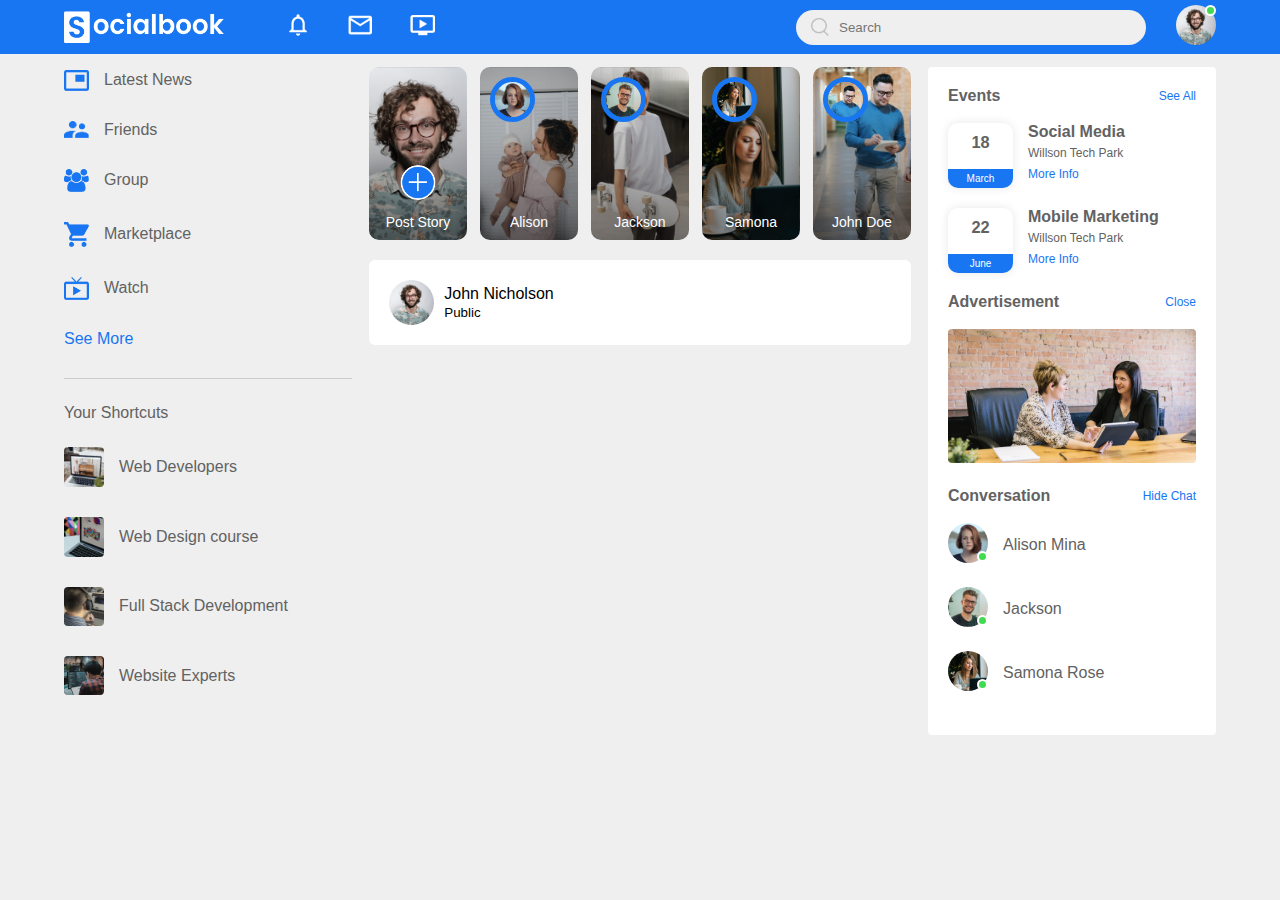
==== index.html @ d860caa8 "add index.html styele.css" ====
<!DOCTYPE html>
<html lang="en">
<head>
    <meta charset="UTF-8">
    <meta http-equiv="X-UA-Compatible" content="IE=edge">
    <meta name="viewport" content="width=device-width, initial-scale=1.0">
    <title>SocialBook - Easy Tutorials YouTube Channel</title>
    <link rel="stylesheet" href="styele.css">
    <link rel="stylesheet" href="https://pro.fontawesome.com/releases/v5.10.0/css/all.css" integrity="sha384-AYmEC3Yw5cVb3ZcuHtOA93w35dYTsvhLPVnYs9eStHfGJvOvKxVfELGroGkvsg+p" crossorigin="anonymous"/>
</head>
<body>
    <nav>
        <div class="nav-left">
            <img src="images/logo.png" class="logo">
            <ul>
                <li><img src="images/notification.png" alt=""></li>
                <li><img src="images/inbox.png" alt=""></li>
                <li><img src="images/video.png" alt=""></li>
            </ul>
        </div>
        <div class="nav-right">
            <div class="search-box">
                <img src="images/search.png">
                <input type="text" placeholder="Search">
            </div>
            <div class="nav-user-icon online">
                <img src="images/profile-pic.png" alt="">
            </div>
        </div>
    </nav>

    <div class="container">
        <!-- left-sidebar -->
        <div class="left-sidebar">
            <div class="imp-links">
                <a href="#"><img src="images/news.png"> Latest News</a>
                <a href="#"><img src="images/friends.png"> Friends</a>
                <a href="#"><img src="images/group.png"> Group</a>
                <a href="#"><img src="images/marketplace.png"> Marketplace</a>
                <a href="#"><img src="images/watch.png"> Watch</a>
                <a href="#">See More</a>
            </div>
            <div class="shortcut-links">
                <p>Your Shortcuts</p>
                <a href="#"><img src="images/shortcut-1.png"> Web Developers</a>
                <a href="#"><img src="images/shortcut-2.png"> Web Design course</a>
                <a href="#"><img src="images/shortcut-3.png"> Full Stack Development</a>
                <a href="#"><img src="images/shortcut-4.png"> Website Experts</a>
            </div>
        </div>
        <!-- main content -->
        <div class="main-content">

            <div class="story-gallery">
                <div class="story story1">
                    <img src="images/upload.png">
                    <p>Post Story</p>
                </div>

                <div class="story story2">
                    <img src="images/member-1.png">
                    <p>Alison</p>
                </div>

                <div class="story story3">
                    <img src="images/member-2.png">
                    <p>Jackson</p>
                </div>

                <div class="story story4">
                    <img src="images/member-3.png">
                    <p>Samona</p>
                </div>

                <div class="story story5">
                    <img src="images/member-4.png">
                    <p>John Doe</p>
                </div>
            </div>

            <div class="write-post-container">
                <div class="user-profile">
                    <img src="images/profile-pic.png">
                    <div>
                        <p>John Nicholson</p>
                        <small>Public</small>
                    </div>
                </div>
            </div>

        </div>
        <!-- right-sidebar -->
        <div class="right-sidebar">
            <div class="sidebar-title">
                <h4>Events</h4>
                <a href="#">See All</a>
            </div>

            <div class="event">
                <div class="left-event">
                    <h3>18</h3>
                    <span>March</span>
                </div>
                <div class="right-event">
                    <h4>Social Media</h4>
                    <p><i class="fas fa-map-marker-alt"></i> Willson Tech Park</p>
                    <a href="#">More Info</a>
                </div>
            </div>

            <div class="event">
                <div class="left-event">
                    <h3>22</h3>
                    <span>June</span>
                </div>
                <div class="right-event">
                    <h4>Mobile Marketing</h4>
                    <p><i class="fas fa-map-marker-alt"></i> Willson Tech Park</p>
                    <a href="#">More Info</a>
                </div>
            </div>

            <div class="sidebar-title">
                <h4>Advertisement</h4>
                <a href="#">Close</a>
            </div>

            <img src="images/advertisement.png" class="sidebar-ads">

            <div class="sidebar-title">
                <h4>Conversation</h4>
                <a href="#">Hide Chat</a>
            </div>

            <div class="online-list">
                <div class="online">
                    <img src="images/member-1.png">
                </div>
                <p>Alison Mina</p>
            </div>

            <div class="online-list">
                <div class="online">
                    <img src="images/member-2.png">
                </div>
                <p>Jackson</p>
            </div>

            <div class="online-list">
                <div class="online">
                    <img src="images/member-3.png">
                </div>
                <p>Samona Rose</p>
            </div>
        </div>
    </div>

</body>
</html>
---- styele.css ----
*{
    margin: 0;
    padding: 0;
    font-family: 'poppins', sans-serif;
    box-sizing: border-box;
}

body{
    background: #efefef;
}

nav{
    display: flex;
    align-items: center;
    justify-content: space-between;
    background: #1876f2;
    padding: 5px 5%;
    position: sticky;
    top: 0;
    z-index: 100;
}

.logo{
    width: 160px;
    margin-right: 45px;
}

.nav-left, .nav-right{
    display: flex;
    align-items: center;
}

.nav-left ul li{
    list-style: none;
    display: inline-block;
}

.nav-left ul li img{
    width: 28px;
    margin: 0 15px;
}

.nav-user-icon img{
    width: 40px;
    border-radius: 50%;
    cursor: pointer;
}

.nav-user-icon{
    margin-left: 30px;
}

.search-box{
    background: #efefef;
    width: 350px;
    border-radius: 20px;
    display: flex;
    align-items: center;
    padding: 0 15px;
}

.search-box img{
    width: 18px;
}

.search-box input{
    width: 100%;
    background: transparent;
    padding: 10px;
    outline: none;
    border: 0;
}

.online{
    position: relative;
}

.online::after{
    content: '';
    width: 7px;
    height: 7px;
    border: 2px solid #fff;
    border-radius: 50%;
    background: #41db51;
    position: absolute;
    top: 0;
    right: 0;
}

.container{
    display: flex;
    justify-content: space-between;
    padding: 13px 5%;
}

.left-sidebar{
    flex-basis: 25%;
    position: sticky;
    top: 70px;
    align-self: flex-start;
}

.right-sidebar{
    flex-basis: 25%;
    position: sticky;
    top: 70px;
    align-self: flex-start;
    background: #fff;
    padding: 20px;
    border-radius: 4px;
    color: #626262;
}

.main-content{
    flex-basis: 47%;
}

.imp-links a, .shortcut-links a{
    text-decoration: none;
    display: flex;
    align-items: center;
    margin-bottom: 30px;
    color: #626262;
    width: fit-content;
}

.imp-links a img{
    width: 25px;
    margin-right: 15px;
}

.imp-links a:last-child{
    color: #1876f2;
}

.imp-links{
    border-bottom: 1px solid #ccc;
}

.shortcut-links a img{
    width: 40px;
    border-radius: 4px;
    margin-right: 15px;
}

.shortcut-links p{
    margin: 25px 0;
    color: #626262;
    font-weight: 500;
}

.sidebar-title{
    display: flex;
    align-items: center;
    justify-content: space-between;
    margin-bottom: 18px;
}

.right-sidebar h4{
    font-weight: 600;
    font-size: 16px;
}

.sidebar-title a{
    text-decoration: none;
    color: #1876f2;
    font-size: 12px;
}

.event{
    display: flex;
    font-size: 14px;
    margin-bottom: 20px;
}

.left-event{
    border-radius: 10px;
    height: 65px;
    width: 65px;
    margin-right: 15px;
    padding-top: 10px;
    text-align: center;
    position: relative;
    overflow: hidden;
    box-shadow: 0 0 10px rgba(0, 0, 0, 0.1);
}

.event p{
    font-size: 12px;
}

.event a{
    font-size: 12px;
    text-decoration: none;
    color: #1876f2;
}

.left-event span{
    position: absolute;
    bottom: 0;
    left: 0;
    width: 100%;
    background: #1876f2;
    color: #fff;
    font-size: 10px;
    padding: 4px 0;
}

.right-event h4{
    padding-bottom: 5px;
}

.right-event p{
    padding-bottom: 5px;
}

.sidebar-ads{
    width: 100%;
    margin-bottom: 20px;
    border-radius: 4px;
}

.online-list{
    display: flex;
    align-items: center;
    margin-bottom: 20px;
}

.online-list .online img{
    width: 40px;
    border-radius: 50%;
}

.online-list .online{
    width: 40px;
    border-radius: 50%;
    margin-right: 15px;
}

.online-list .online::after{
    top: unset;
    bottom: 5px;
}

.story-gallery{
    display: flex;
    justify-content: space-between;
    margin-bottom: 20px;
}

.story{
    flex-basis: 18%;
    padding-top: 32%;
    position: relative;
    background-position: center;
    background-size: cover;
    border-radius: 10px;
}

.story img{
    position: absolute;
    width: 45px;
    border-radius: 50%;
    top: 10px;
    left: 10px;
    border: 5px solid #1876f2;
}

.story p{
    position: absolute;
    bottom: 10px;
    width: 100%;
    text-align: center;
    color: #fff;
    font-size: 14px;
}

.story1{
    background-image: linear-gradient(transparent, rgba(0,0,0,0.5)),url(images/status-1.png);
}
.story2{
    background-image: linear-gradient(transparent, rgba(0,0,0,0.5)),url(images/status-2.png);
}
.story3{
    background-image: linear-gradient(transparent, rgba(0,0,0,0.5)),url(images/status-3.png);
}
.story4{
    background-image: linear-gradient(transparent, rgba(0,0,0,0.5)),url(images/status-4.png);
}
.story5{
    background-image: linear-gradient(transparent, rgba(0,0,0,0.5)),url(images/status-5.png);
}

.story.story1 img{
    top: unset;
    left: 50%;
    bottom: 40px;
    transform: translateX(-50%);
    border: 0;
    width: 35px;
}

.write-post-container{
    width: 100%;
    background: #fff;
    border-radius: 6px;
    padding: 20px;
    columns: #626262;
}

.user-profile{
    display: flex;
    align-items: center;
}

.user-profile img{
    width: 45px;
    border-radius: 50%;
    margin-right: 10px;
}
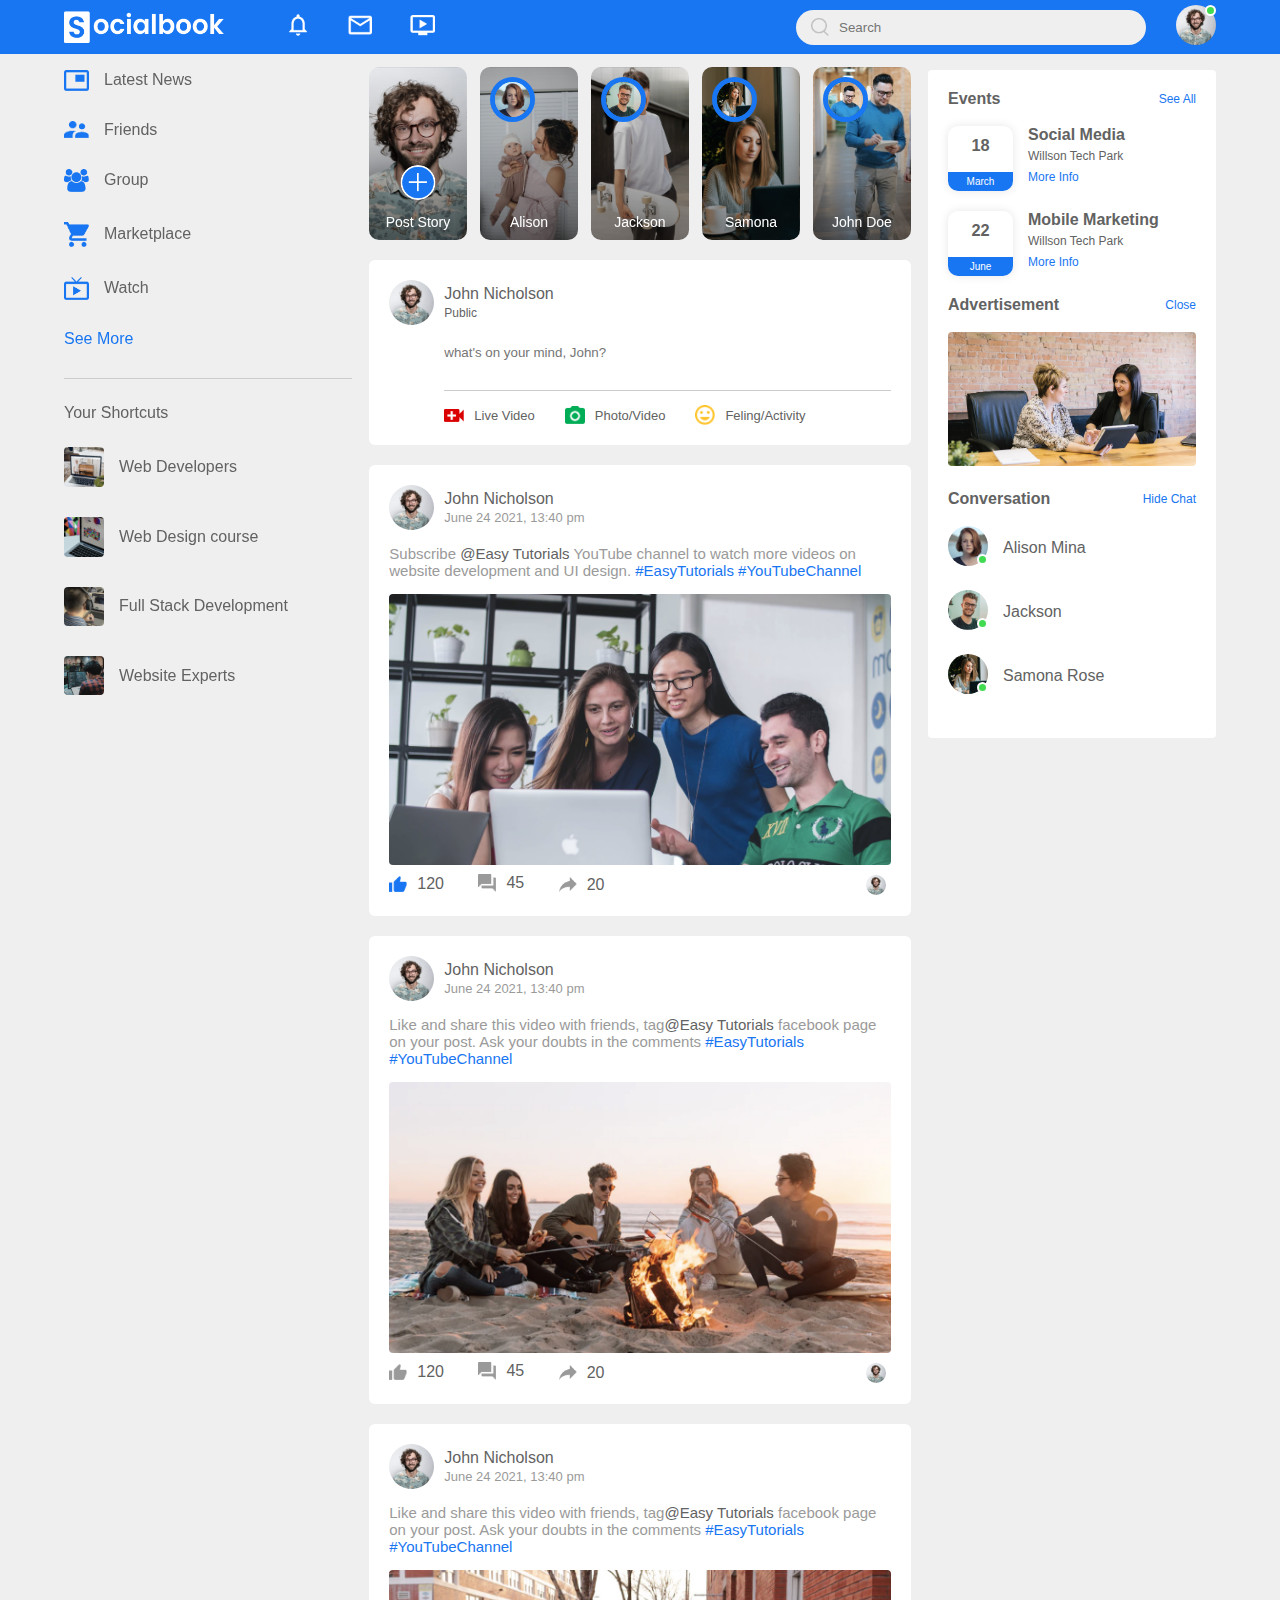
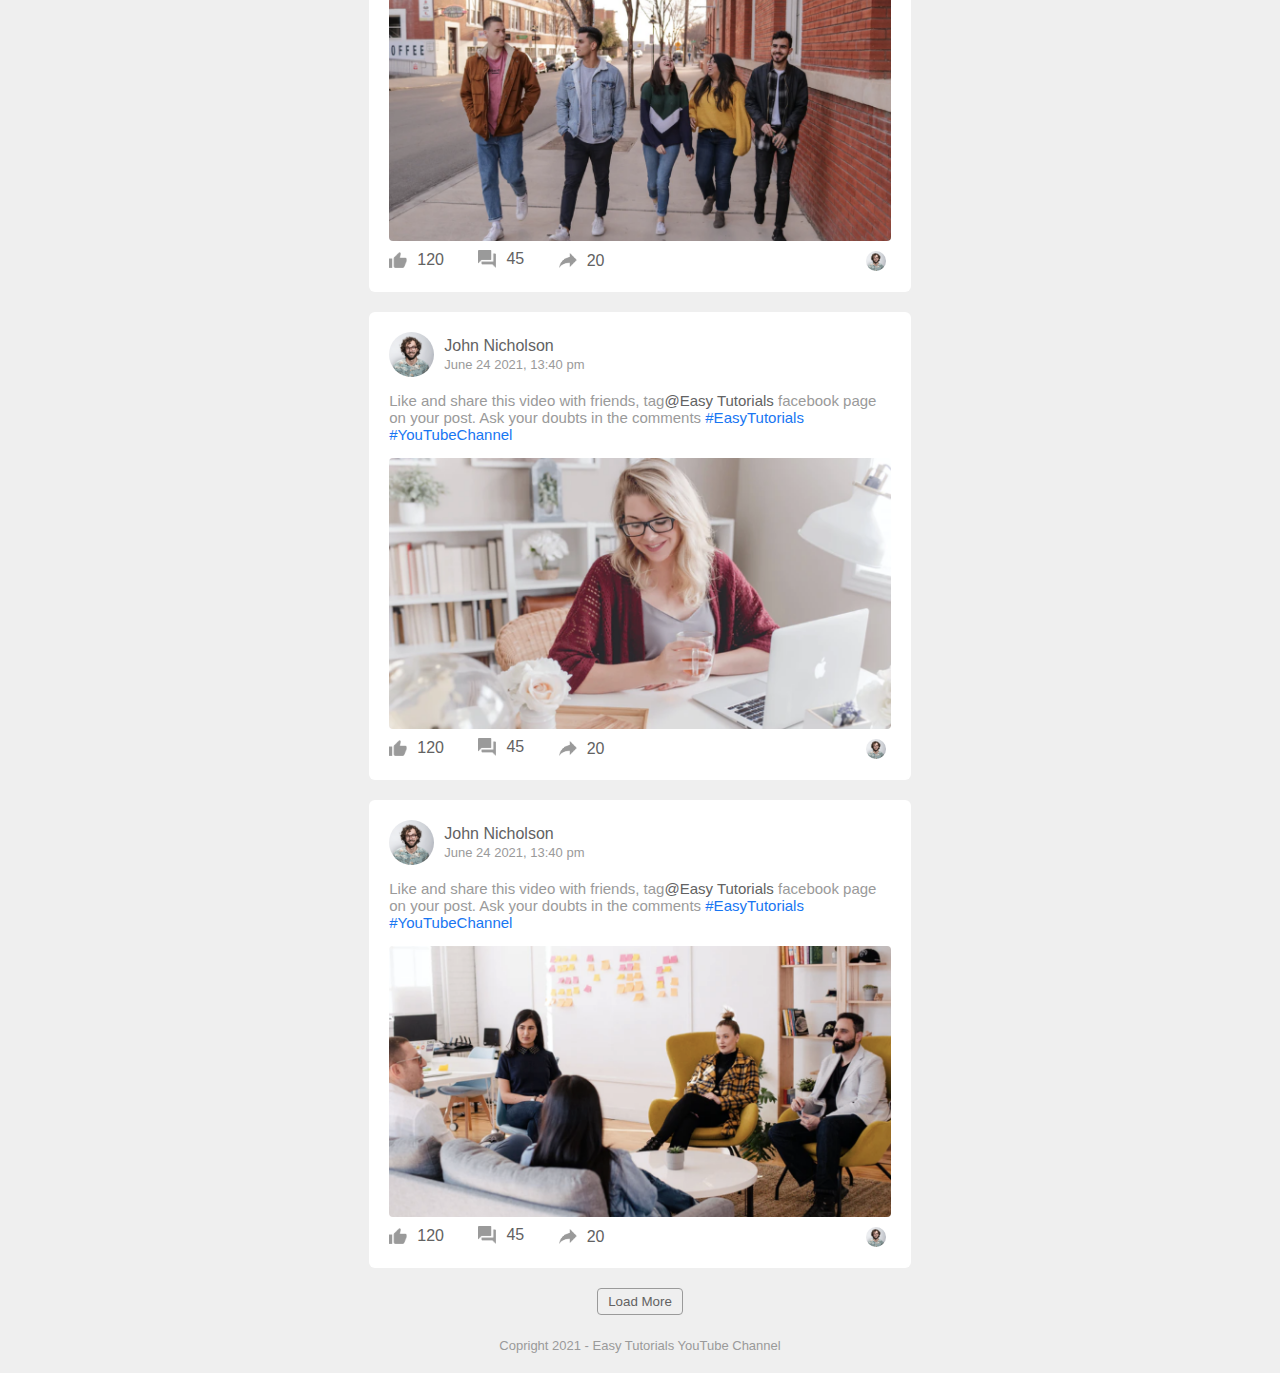
==== commit 9e230b48: "add styele and index and javascript" ====
--- a/index.html
+++ b/index.html
@@ -23,10 +23,60 @@
                 <img src="images/search.png">
                 <input type="text" placeholder="Search">
             </div>
-            <div class="nav-user-icon online">
+            <div class="nav-user-icon online" onclick="settingsMenuToggle()">
                 <img src="images/profile-pic.png" alt="">
             </div>
         </div>
+        <!-- settings-menu -->
+        <div class="settings-menu">
+
+            <div id="dark-btn">
+                <span></span>
+            </div>
+
+            <div class="settings-menu-inner">
+                <div class="user-profile">
+                    <img src="images/profile-pic.png">
+                    <div>
+                        <p>John Nicholson</p>
+                        <a href="#">See your profile</a>
+                    </div>
+                </div>
+                <hr>
+                <div class="user-profile">
+                    <img src="images/feedback.png">
+                    <div>
+                        <p>Give Feedback</p>
+                        <a href="#">Help us to improve new design</a>
+                    </div>
+                </div>
+                <hr>
+
+                <div class="setting-links">
+                    <img src="images/setting.png" class="settings-icon">
+                    <a href="#">Settings & Privacy <img src="images/arrow.png" width="10px"></a>
+                </div>
+
+                <div class="setting-links">
+                    <img src="images/help.png" class="settings-icon">
+                    <a href="#">Help & Support <img src="images/arrow.png" width="10px"></a>
+                </div>
+
+                <div class="setting-links">
+                    <img src="images/display.png" class="settings-icon">
+                    <a href="#">Display & Accessibility <img src="images/arrow.png" width="10px"></a>
+                </div>
+
+                <div class="setting-links">
+                    <img src="images/logout.png" class="settings-icon">
+                    <a href="#">Logout <img src="images/arrow.png" width="10px"></a>
+                </div>
+
+
+
+            </div>
+        </div>
+
     </nav>
 
     <div class="container">
@@ -83,10 +133,152 @@
                     <img src="images/profile-pic.png">
                     <div>
                         <p>John Nicholson</p>
-                        <small>Public</small>
-                    </div>
-                </div>
-            </div>
+                        <small>Public <i class="fas fa-caret-down"></i></small>
+                    </div>
+                </div>
+
+                <div class="post-input-container">
+                    <textarea rows="3" placeholder="what's on your mind, John?"></textarea>
+                    <div class="add-post-links">
+                        <a href="#"><img src="images/live-video.png"> Live Video</a>
+                        <a href="#"><img src="images/photo.png"> Photo/Video</a>
+                        <a href="#"><img src="images/feeling.png"> Feling/Activity</a>
+                    </div>
+                </div>
+
+            </div> 
+
+            <div class="post-container">
+                <div class="post-row">
+                    <div class="user-profile">
+                        <img src="images/profile-pic.png">
+                        <div>
+                            <p>John Nicholson</p>
+                            <span>June 24 2021, 13:40 pm</span>
+                        </div>
+                    </div>
+                    <a href="#"><i class="fas fa-ellipsis-v"></i></a>
+                </div>
+
+                <p class="post-text">Subscribe <span>@Easy Tutorials</span> YouTube channel to watch more videos on website development and UI design. <a href="#">#EasyTutorials</a> <a href="#">#YouTubeChannel</a></p>
+                <img src="images/feed-image-1.png" class="post-img">
+                <div class="post-row">
+                    <div class="activiti-icons">
+                        <div><img src="images/like-blue.png"> 120</div>
+                        <div><img src="images/comments.png"> 45</div>
+                        <div><img src="images/share.png"> 20</div>
+                    </div>
+                    <div class="post-profile-icon">
+                        <img src="images/profile-pic.png"><i class="fas fa-caret-down"></i>
+                    </div>
+                </div>
+            </div>
+
+            <div class="post-container">
+                <div class="post-row">
+                    <div class="user-profile">
+                        <img src="images/profile-pic.png">
+                        <div>
+                            <p>John Nicholson</p>
+                            <span>June 24 2021, 13:40 pm</span>
+                        </div>
+                    </div>
+                    <a href="#"><i class="fas fa-ellipsis-v"></i></a>
+                </div>
+
+                <p class="post-text">Like and share this video with friends, tag<span>@Easy Tutorials</span> facebook page on your post. Ask your doubts in the comments <a href="#">#EasyTutorials</a> <a href="#">#YouTubeChannel</a></p>
+                <img src="images/feed-image-2.png" class="post-img">
+                <div class="post-row">
+                    <div class="activiti-icons">
+                        <div><img src="images/like.png"> 120</div>
+                        <div><img src="images/comments.png"> 45</div>
+                        <div><img src="images/share.png"> 20</div>
+                    </div>
+                    <div class="post-profile-icon">
+                        <img src="images/profile-pic.png"><i class="fas fa-caret-down"></i>
+                    </div>
+                </div>
+            </div>
+
+            <div class="post-container">
+                <div class="post-row">
+                    <div class="user-profile">
+                        <img src="images/profile-pic.png">
+                        <div>
+                            <p>John Nicholson</p>
+                            <span>June 24 2021, 13:40 pm</span>
+                        </div>
+                    </div>
+                    <a href="#"><i class="fas fa-ellipsis-v"></i></a>
+                </div>
+
+                <p class="post-text">Like and share this video with friends, tag<span>@Easy Tutorials</span> facebook page on your post. Ask your doubts in the comments <a href="#">#EasyTutorials</a> <a href="#">#YouTubeChannel</a></p>
+                <img src="images/feed-image-3.png" class="post-img">
+                <div class="post-row">
+                    <div class="activiti-icons">
+                        <div><img src="images/like.png"> 120</div>
+                        <div><img src="images/comments.png"> 45</div>
+                        <div><img src="images/share.png"> 20</div>
+                    </div>
+                    <div class="post-profile-icon">
+                        <img src="images/profile-pic.png"><i class="fas fa-caret-down"></i>
+                    </div>
+                </div>
+            </div>
+
+            <div class="post-container">
+                <div class="post-row">
+                    <div class="user-profile">
+                        <img src="images/profile-pic.png">
+                        <div>
+                            <p>John Nicholson</p>
+                            <span>June 24 2021, 13:40 pm</span>
+                        </div>
+                    </div>
+                    <a href="#"><i class="fas fa-ellipsis-v"></i></a>
+                </div>
+
+                <p class="post-text">Like and share this video with friends, tag<span>@Easy Tutorials</span> facebook page on your post. Ask your doubts in the comments <a href="#">#EasyTutorials</a> <a href="#">#YouTubeChannel</a></p>
+                <img src="images/feed-image-4.png" class="post-img">
+                <div class="post-row">
+                    <div class="activiti-icons">
+                        <div><img src="images/like.png"> 120</div>
+                        <div><img src="images/comments.png"> 45</div>
+                        <div><img src="images/share.png"> 20</div>
+                    </div>
+                    <div class="post-profile-icon">
+                        <img src="images/profile-pic.png"><i class="fas fa-caret-down"></i>
+                    </div>
+                </div>
+            </div>
+
+            <div class="post-container">
+                <div class="post-row">
+                    <div class="user-profile">
+                        <img src="images/profile-pic.png">
+                        <div>
+                            <p>John Nicholson</p>
+                            <span>June 24 2021, 13:40 pm</span>
+                        </div>
+                    </div>
+                    <a href="#"><i class="fas fa-ellipsis-v"></i></a>
+                </div>
+
+                <p class="post-text">Like and share this video with friends, tag<span>@Easy Tutorials</span> facebook page on your post. Ask your doubts in the comments <a href="#">#EasyTutorials</a> <a href="#">#YouTubeChannel</a></p>
+                <img src="images/feed-image-5.png" class="post-img">
+                <div class="post-row">
+                    <div class="activiti-icons">
+                        <div><img src="images/like.png"> 120</div>
+                        <div><img src="images/comments.png"> 45</div>
+                        <div><img src="images/share.png"> 20</div>
+                    </div>
+                    <div class="post-profile-icon">
+                        <img src="images/profile-pic.png"><i class="fas fa-caret-down"></i>
+                    </div>
+                </div>
+            </div>
+
+            <button type="button" class="load-more-btn">Load More</button>
 
         </div>
         <!-- right-sidebar -->
@@ -155,5 +347,9 @@
         </div>
     </div>
 
+    <div class="footer">
+        <p>Copright 2021 - Easy Tutorials YouTube Channel</p>
+    </div>
+<script src="script.js"></script>
 </body>
 </html>--- a/styele.css
+++ b/styele.css
@@ -5,8 +5,21 @@
     box-sizing: border-box;
 }
 
+:root{
+    --body-color: #efefef;
+    --nav-color: #1876f2;
+    --bg-color: #fff;
+}
+
+.dark-theme{
+    --body-color: #0a0a0a;
+    --nav-color: #000;
+    --bg-color: #000;
+}
+
 body{
-    background: #efefef;
+    background: var(--body-color);
+    transition: background 0.3s;
 }
 
 nav{
@@ -105,7 +118,7 @@
     position: sticky;
     top: 70px;
     align-self: flex-start;
-    background: #fff;
+    background: var(--bg-color);
     padding: 20px;
     border-radius: 4px;
     color: #626262;
@@ -201,7 +214,7 @@
     left: 0;
     width: 100%;
     background: #1876f2;
-    color: #fff;
+    color: var(--bg-color);
     font-size: 10px;
     padding: 4px 0;
 }
@@ -271,7 +284,7 @@
     bottom: 10px;
     width: 100%;
     text-align: center;
-    color: #fff;
+    color: var(--bg-color);
     font-size: 14px;
 }
 
@@ -302,10 +315,10 @@
 
 .write-post-container{
     width: 100%;
-    background: #fff;
+    background: var(--bg-color);
     border-radius: 6px;
     padding: 20px;
-    columns: #626262;
+    color: #626262;
 }
 
 .user-profile{
@@ -318,3 +331,220 @@
     border-radius: 50%;
     margin-right: 10px;
 }
+
+.user-profile p{
+    margin-bottom: -5px;
+    font-weight: 500;
+    color: #626262;
+}
+
+.user-profile small{
+    font-size: 12px;
+
+}
+
+.user-profile p{
+    padding-bottom: 5px;
+}
+
+.post-input-container{
+    padding-left: 55px;
+    padding-top: 20px;
+}
+
+.post-input-container textarea{
+    width: 100%;
+    border: 0;
+    outline: 0;
+    border-bottom: 1px solid #ccc;
+    background: transparent;
+    resize: none;
+}
+
+.add-post-links{
+    display: flex;
+    margin-top: 10px;
+}
+
+.add-post-links a{
+    text-decoration: none;
+    display: flex;
+    align-items: center;
+    color: #626262;
+    margin-right: 30px;
+    font-size: 13px;
+}
+
+.add-post-links a img{
+    width: 20px;
+    margin-right: 10px;
+
+}
+
+.post-container{
+    width: 100%;
+    background: var(--bg-color);
+    border-radius: 6px;
+    padding: 20px;
+    color: #626262;
+    margin: 20px 0;
+}
+
+.user-profile span{
+    font-size: 13px;
+    color: #9a9a9a;
+}
+
+.post-text{
+    color: #9a9a9a;
+    margin: 15px 0;
+    font-size: 15px;
+}
+
+.post-text span{
+    color: #626262;
+    font-weight: 500;
+}
+
+.post-text a{
+    color: #1876f2;
+    text-decoration: none;
+}
+
+.post-img{
+    width: 100%;
+    border-radius: 4px;
+    margin-bottom: 5px;
+}
+
+.post-row{
+    display: flex;
+    align-items: center;
+    justify-content: space-between;
+}
+
+.activiti-icons div img{
+    width: 18px;
+    margin-right: 10px;
+}
+
+.activiti-icons div{
+    display: inline-flex;
+    align-items: center;
+    margin-right: 30px;
+}
+
+.post-profile-icon{
+    display: flex;
+    align-items: center;
+}
+
+.post-profile-icon img{
+    width: 20px;
+    border-radius: 50%;
+    margin-right: 5px;
+}
+
+.post-row a{
+    color: #9a9a9a;
+}
+
+.load-more-btn{
+    display: flex;
+    margin: auto;
+    cursor: pointer;
+    padding: 5px 10px;
+    border: 1px solid #9a9a9a;
+    color: #626262;
+    background: transparent;
+    border-radius: 4px;
+}
+
+.footer{
+    text-align: center;
+    color: #9a9a9a;
+    padding: 10px 0 20px;
+    font-size: 13px;
+}
+
+.settings-menu{
+    position: absolute;
+    width: 90%;
+    max-width: 350px;
+    background: var(--bg-color);
+    box-shadow: 0 0 10px rgba(0, 0, 0, 0.4);
+    border-radius: 4px;
+    overflow: hidden;
+    top: 108%;
+    right: 5%;
+    max-height: 0;
+    transition: max-height 0.3s;
+}
+
+.settings-menu-height{
+    max-height: 450px;
+}
+
+.user-profile a{
+    font-size: 12px;
+    color: #1876f2;
+    text-decoration: none;
+}
+
+.settings-menu-inner{
+    padding: 20px;
+}
+
+.settings-menu hr{
+    border: 0;
+    height: 1px;
+    background: #9a9a9a;
+    margin: 15px 0;
+}
+
+.setting-links{
+    display: flex;
+    align-items: center;
+    margin: 15px 0;
+}
+
+.setting-links .settings-icon{
+    width: 38px;
+    margin-right: 10px;
+    border-radius: 50%;
+}
+
+.setting-links a{
+    display: flex;
+    flex: 1;
+    align-items: center;
+    justify-content: space-between;
+    text-decoration: none;
+    color: #626262;
+}
+
+#dark-btn{
+    position: absolute;
+    top: 20px;
+    right: 20px;
+    background: #ccc;
+    width: 45px;
+    border-radius: 15px;
+    padding: 2px 3px;
+    cursor: pointer;
+    display: flex;
+    transition: padding-left 0.5s, background 0.5s;
+}
+
+#dark-btn span{
+    width: 18px;
+    height: 18px;
+    background: #fff;
+    border-radius: 50%;
+    display: inline-block;
+}
+
+#dark-btn.dark-btn-on{
+    padding-left: 23px;
+    background: #0a0a0a;
+}
